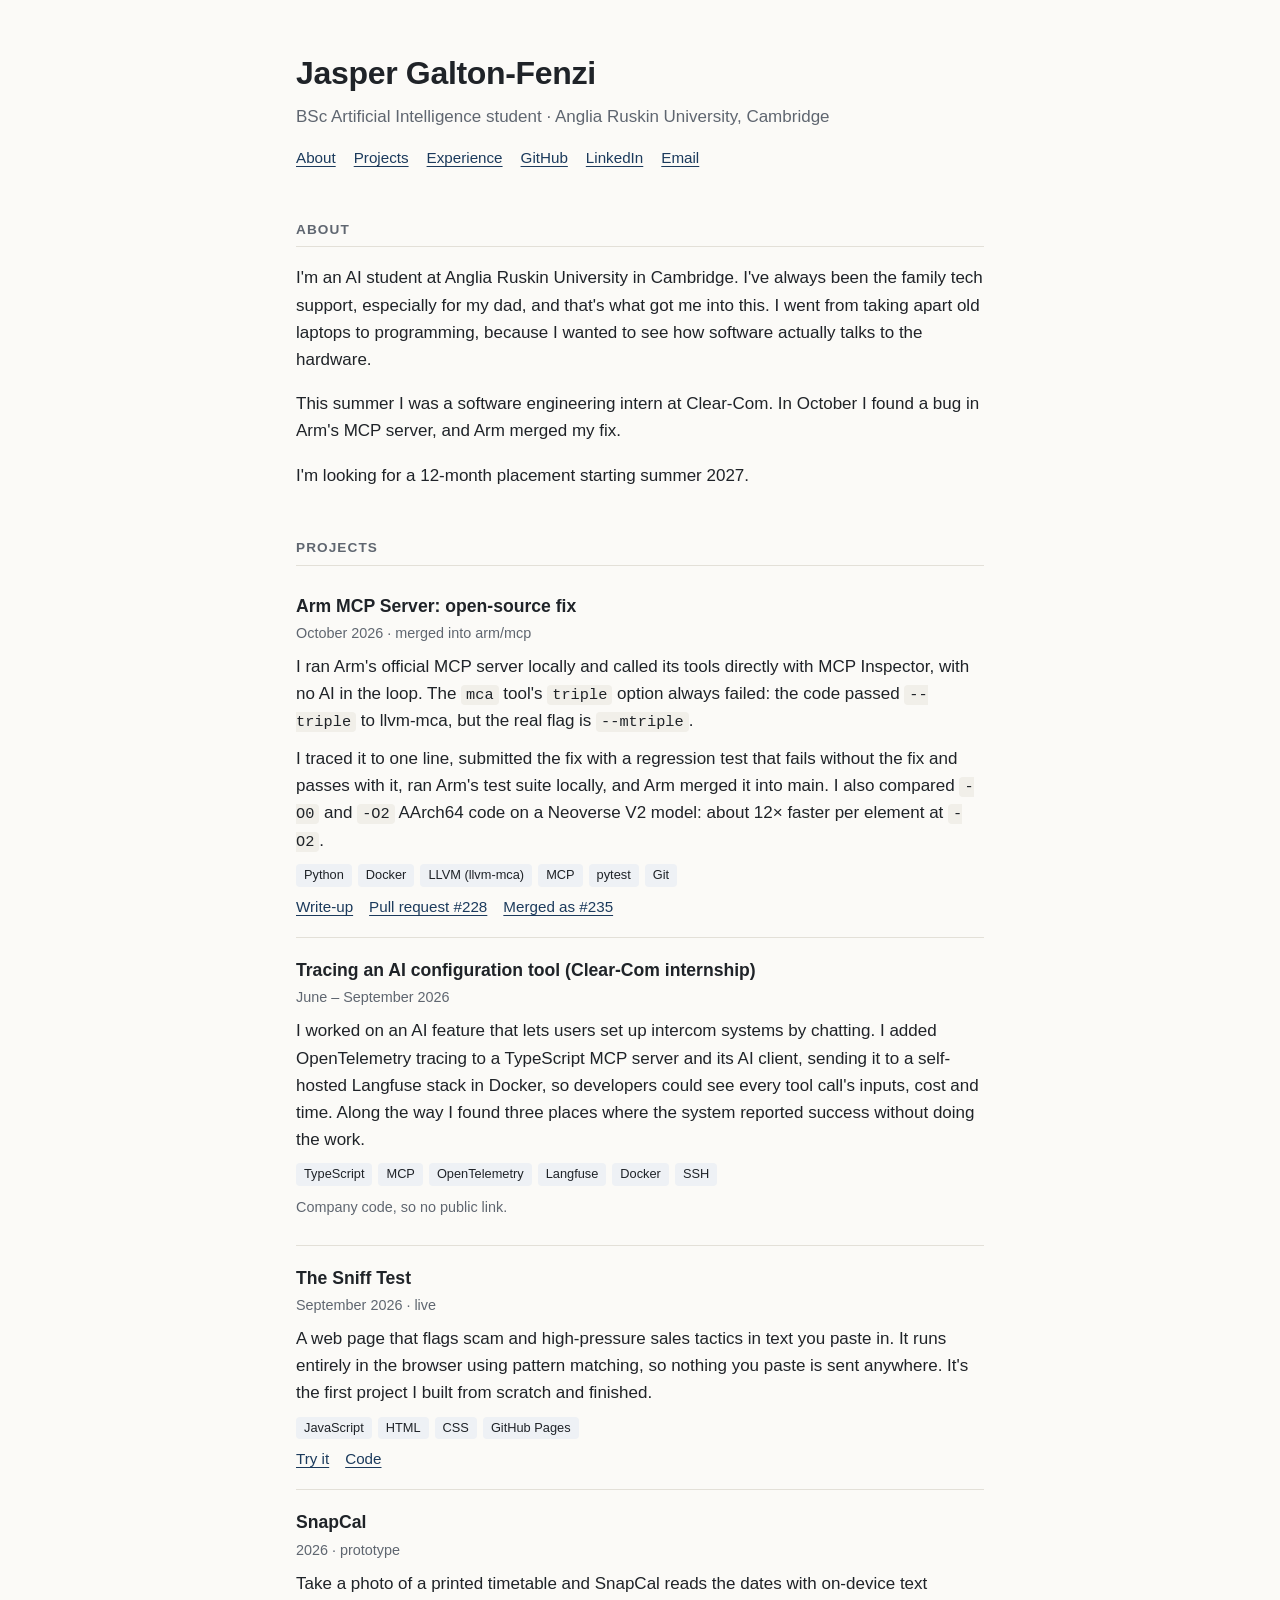
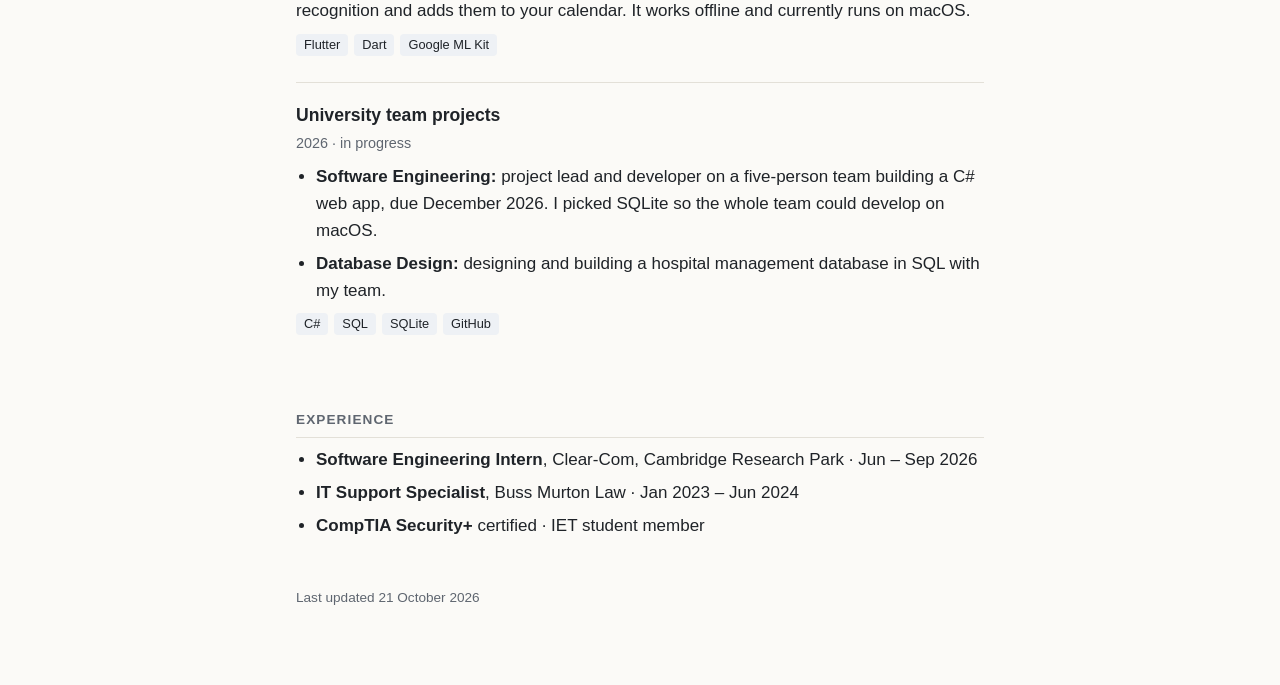
==== index.html @ 4e2789c7 "Add porfolio site" ====
<!doctype html>
<html lang="en">
<head>
<meta charset="utf-8">
<meta name="viewport" content="width=device-width, initial-scale=1">
<title>Jasper Galton-Fenzi</title>
<meta name="description" content="Jasper Galton-Fenzi: AI student at Anglia Ruskin University, Cambridge. Projects, open-source work and experience.">
<style>
  :root {
    --bg: #fbfaf7;
    --text: #1f2328;
    --muted: #5f6670;
    --line: #e3e0d8;
    --accent: #1b3a5c;
    --tag-bg: #eef1f5;
    --code-bg: #f1efe9;
  }
  @media (prefers-color-scheme: dark) {
    :root:not([data-theme="light"]) {
      --bg: #15181c;
      --text: #e6e8eb;
      --muted: #9aa3ad;
      --line: #2b3038;
      --accent: #8fb8e8;
      --tag-bg: #222831;
      --code-bg: #1f242b;
    }
  }
  * { box-sizing: border-box; }
  body {
    margin: 0;
    background: var(--bg);
    color: var(--text);
    font: 17px/1.6 -apple-system, BlinkMacSystemFont, "Segoe UI", Roboto, "Helvetica Neue", Arial, sans-serif;
  }
  .wrap { max-width: 720px; margin: 0 auto; padding: 48px 16px 64px; }
  header h1 { font-size: 2rem; margin: 0 0 4px; letter-spacing: -0.01em; }
  header p.sub { margin: 0 0 16px; color: var(--muted); }
  nav { display: flex; flex-wrap: wrap; gap: 6px 18px; font-size: 0.95rem; }
  a { color: var(--accent); text-underline-offset: 3px; }
  a:hover { text-decoration-thickness: 2px; }
  h2 {
    font-size: 0.85rem; text-transform: uppercase; letter-spacing: 0.08em;
    color: var(--muted); margin: 48px 0 8px; padding-bottom: 6px; border-bottom: 1px solid var(--line);
  }
  article { padding: 18px 0; border-bottom: 1px solid var(--line); }
  article:last-of-type { border-bottom: none; }
  article h3 { font-size: 1.1rem; margin: 0; }
  .meta { color: var(--muted); font-size: 0.9rem; margin: 2px 0 8px; }
  article p { margin: 0 0 10px; }
  .tags { display: flex; flex-wrap: wrap; gap: 6px; margin: 8px 0; padding: 0; list-style: none; }
  .tags li { background: var(--tag-bg); border-radius: 4px; padding: 1px 8px; font-size: 0.8rem; }
  .links { font-size: 0.95rem; display: flex; flex-wrap: wrap; gap: 4px 16px; }
  code { background: var(--code-bg); padding: 1px 5px; border-radius: 4px; font-size: 0.9em; }
  ul.plain { padding-left: 20px; margin: 0; }
  ul.plain li { margin-bottom: 6px; }
  footer { margin-top: 48px; color: var(--muted); font-size: 0.85rem; }
</style>
</head>
<body>
<div class="wrap">

<header>
  <h1>Jasper Galton-Fenzi</h1>
  <p class="sub">BSc Artificial Intelligence student · Anglia Ruskin University, Cambridge</p>
  <nav>
    <a href="#about">About</a>
    <a href="#projects">Projects</a>
    <a href="#experience">Experience</a>
    <a href="https://github.com/The-Jasper-Foundation">GitHub</a>
    <a href="https://www.linkedin.com/in/jasper-julian-g-227418b2">LinkedIn</a>
    <a href="mailto:galtonfenzijasper@gmail.com">Email</a>
  </nav>
</header>

<section id="about">
  <h2>About</h2>
  <p>I'm an AI student at Anglia Ruskin University in Cambridge. I've always been the family tech support, especially for my dad, and that's what got me into this. I went from taking apart old laptops to programming, because I wanted to see how software actually talks to the hardware.</p>
  <p>This summer I was a software engineering intern at Clear-Com. In October I found a bug in Arm's MCP server, and Arm merged my fix.</p>
  <p>I'm looking for a 12-month placement starting summer 2027.</p>
</section>

<section id="projects">
  <h2>Projects</h2>

  <article>
    <h3>Arm MCP Server: open-source fix</h3>
    <p class="meta">October 2026 · merged into arm/mcp</p>
    <p>I ran Arm's official MCP server locally and called its tools directly with MCP Inspector, with no AI in the loop. The <code>mca</code> tool's <code>triple</code> option always failed: the code passed <code>--triple</code> to llvm-mca, but the real flag is <code>--mtriple</code>.</p>
    <p>I traced it to one line, submitted the fix with a regression test that fails without the fix and passes with it, ran Arm's test suite locally, and Arm merged it into main. I also compared <code>-O0</code> and <code>-O2</code> AArch64 code on a Neoverse V2 model: about 12× faster per element at <code>-O2</code>.</p>
    <ul class="tags"><li>Python</li><li>Docker</li><li>LLVM (llvm-mca)</li><li>MCP</li><li>pytest</li><li>Git</li></ul>
    <div class="links">
      <a href="https://github.com/The-Jasper-Foundation/arm-mcp-lab">Write-up</a>
      <a href="https://github.com/arm/mcp/pull/228">Pull request #228</a>
      <a href="https://github.com/arm/mcp/pull/235">Merged as #235</a>
    </div>
  </article>

  <article>
    <h3>Tracing an AI configuration tool (Clear-Com internship)</h3>
    <p class="meta">June – September 2026</p>
    <p>I worked on an AI feature that lets users set up intercom systems by chatting. I added OpenTelemetry tracing to a TypeScript MCP server and its AI client, sending it to a self-hosted Langfuse stack in Docker, so developers could see every tool call's inputs, cost and time. Along the way I found three places where the system reported success without doing the work.</p>
    <ul class="tags"><li>TypeScript</li><li>MCP</li><li>OpenTelemetry</li><li>Langfuse</li><li>Docker</li><li>SSH</li></ul>
    <div class="links"><span class="meta">Company code, so no public link.</span></div>
  </article>

  <article>
    <h3>The Sniff Test</h3>
    <p class="meta">September 2026 · live</p>
    <p>A web page that flags scam and high-pressure sales tactics in text you paste in. It runs entirely in the browser using pattern matching, so nothing you paste is sent anywhere. It's the first project I built from scratch and finished.</p>
    <ul class="tags"><li>JavaScript</li><li>HTML</li><li>CSS</li><li>GitHub Pages</li></ul>
    <div class="links">
      <a href="https://the-jasper-foundation.github.io/Sniff-Test/">Try it</a>
      <a href="https://github.com/The-Jasper-Foundation/Sniff-Test">Code</a>
    </div>
  </article>

  <article>
    <h3>SnapCal</h3>
    <p class="meta">2026 · prototype</p>
    <p>Take a photo of a printed timetable and SnapCal reads the dates with on-device text recognition and adds them to your calendar. It works offline and currently runs on macOS.</p>
    <ul class="tags"><li>Flutter</li><li>Dart</li><li>Google ML Kit</li></ul>
  </article>

  <article>
    <h3>University team projects</h3>
    <p class="meta">2026 · in progress</p>
    <ul class="plain">
      <li><strong>Software Engineering:</strong> project lead and developer on a five-person team building a C# web app, due December 2026. I picked SQLite so the whole team could develop on macOS.</li>
      <li><strong>Database Design:</strong> designing and building a hospital management database in SQL with my team.</li>
    </ul>
    <ul class="tags"><li>C#</li><li>SQL</li><li>SQLite</li><li>GitHub</li></ul>
  </article>
</section>

<section id="experience">
  <h2>Experience</h2>
  <ul class="plain">
    <li><strong>Software Engineering Intern</strong>, Clear-Com, Cambridge Research Park · Jun – Sep 2026</li>
    <li><strong>IT Support Specialist</strong>, Buss Murton Law · Jan 2023 – Jun 2024</li>
    <li><strong>CompTIA Security+</strong> certified · IET student member</li>
  </ul>
</section>

<footer>
  <p>Last updated 21 October 2026</p>
</footer>

</div>
</body>
</html>
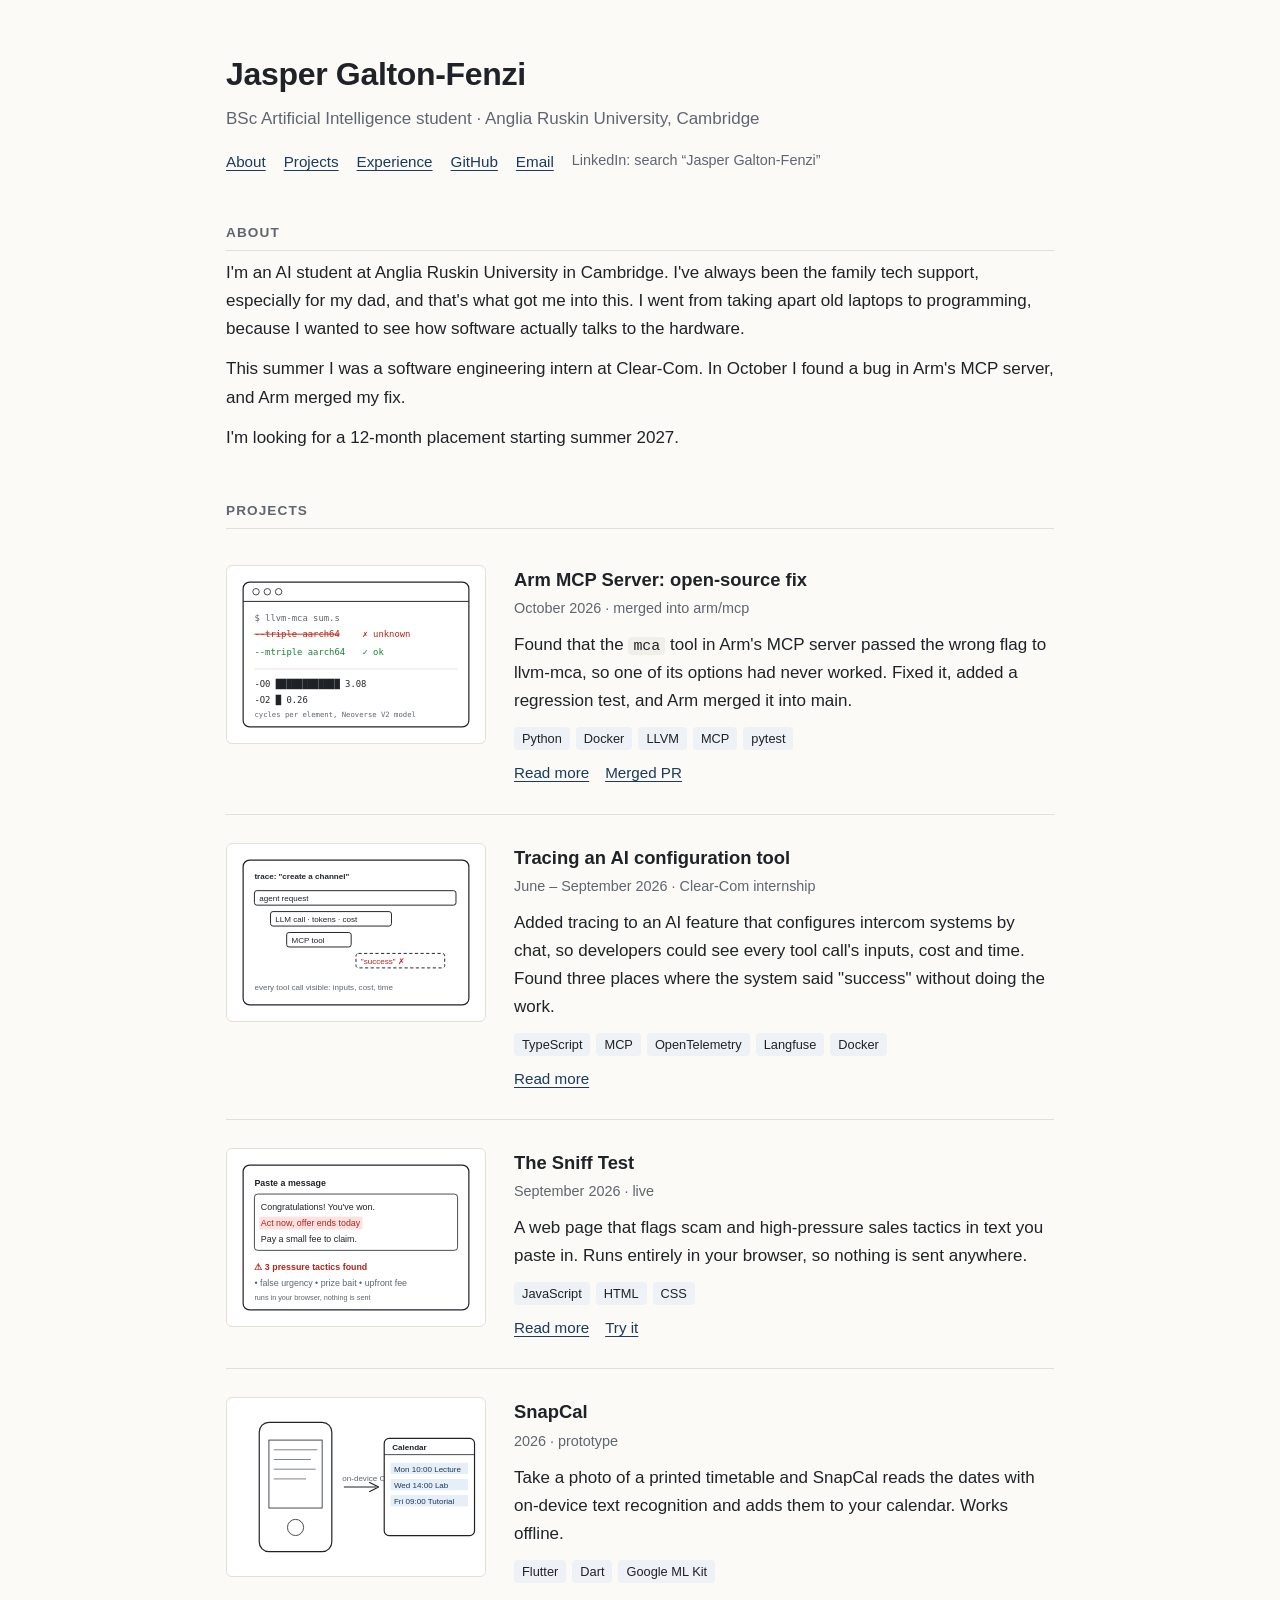
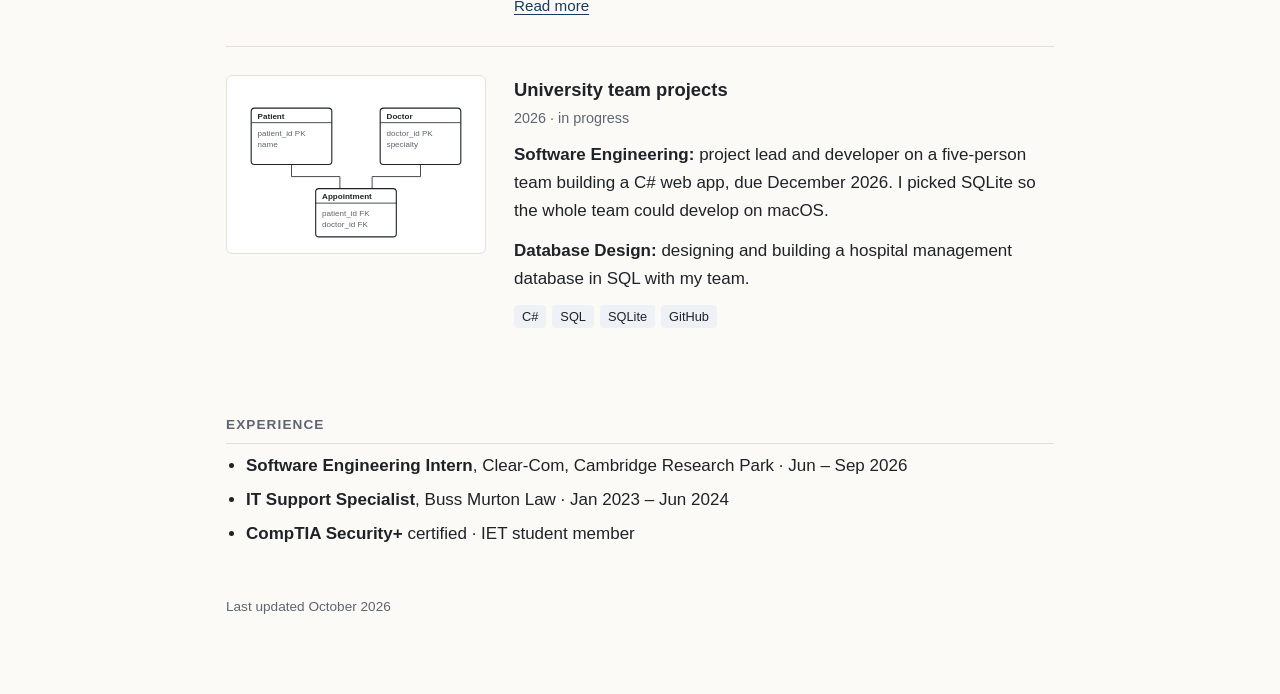
==== commit 46234478: "Multi-page portfolio with project pages" ====
--- a/index.html
+++ b/index.html
@@ -5,57 +5,7 @@
 <meta name="viewport" content="width=device-width, initial-scale=1">
 <title>Jasper Galton-Fenzi</title>
 <meta name="description" content="Jasper Galton-Fenzi: AI student at Anglia Ruskin University, Cambridge. Projects, open-source work and experience.">
-<style>
-  :root {
-    --bg: #fbfaf7;
-    --text: #1f2328;
-    --muted: #5f6670;
-    --line: #e3e0d8;
-    --accent: #1b3a5c;
-    --tag-bg: #eef1f5;
-    --code-bg: #f1efe9;
-  }
-  @media (prefers-color-scheme: dark) {
-    :root:not([data-theme="light"]) {
-      --bg: #15181c;
-      --text: #e6e8eb;
-      --muted: #9aa3ad;
-      --line: #2b3038;
-      --accent: #8fb8e8;
-      --tag-bg: #222831;
-      --code-bg: #1f242b;
-    }
-  }
-  * { box-sizing: border-box; }
-  body {
-    margin: 0;
-    background: var(--bg);
-    color: var(--text);
-    font: 17px/1.6 -apple-system, BlinkMacSystemFont, "Segoe UI", Roboto, "Helvetica Neue", Arial, sans-serif;
-  }
-  .wrap { max-width: 720px; margin: 0 auto; padding: 48px 16px 64px; }
-  header h1 { font-size: 2rem; margin: 0 0 4px; letter-spacing: -0.01em; }
-  header p.sub { margin: 0 0 16px; color: var(--muted); }
-  nav { display: flex; flex-wrap: wrap; gap: 6px 18px; font-size: 0.95rem; }
-  a { color: var(--accent); text-underline-offset: 3px; }
-  a:hover { text-decoration-thickness: 2px; }
-  h2 {
-    font-size: 0.85rem; text-transform: uppercase; letter-spacing: 0.08em;
-    color: var(--muted); margin: 48px 0 8px; padding-bottom: 6px; border-bottom: 1px solid var(--line);
-  }
-  article { padding: 18px 0; border-bottom: 1px solid var(--line); }
-  article:last-of-type { border-bottom: none; }
-  article h3 { font-size: 1.1rem; margin: 0; }
-  .meta { color: var(--muted); font-size: 0.9rem; margin: 2px 0 8px; }
-  article p { margin: 0 0 10px; }
-  .tags { display: flex; flex-wrap: wrap; gap: 6px; margin: 8px 0; padding: 0; list-style: none; }
-  .tags li { background: var(--tag-bg); border-radius: 4px; padding: 1px 8px; font-size: 0.8rem; }
-  .links { font-size: 0.95rem; display: flex; flex-wrap: wrap; gap: 4px 16px; }
-  code { background: var(--code-bg); padding: 1px 5px; border-radius: 4px; font-size: 0.9em; }
-  ul.plain { padding-left: 20px; margin: 0; }
-  ul.plain li { margin-bottom: 6px; }
-  footer { margin-top: 48px; color: var(--muted); font-size: 0.85rem; }
-</style>
+<link rel="stylesheet" href="assets/style.css">
 </head>
 <body>
 <div class="wrap">
@@ -68,8 +18,8 @@
     <a href="#projects">Projects</a>
     <a href="#experience">Experience</a>
     <a href="https://github.com/The-Jasper-Foundation">GitHub</a>
-    <a href="https://www.linkedin.com/in/jasper-julian-g-227418b2">LinkedIn</a>
     <a href="mailto:galtonfenzijasper@gmail.com">Email</a>
+    <span class="meta" style="margin:0">LinkedIn: search “Jasper Galton-Fenzi”</span>
   </nav>
 </header>
 
@@ -83,54 +33,66 @@
 <section id="projects">
   <h2>Projects</h2>
 
-  <article>
-    <h3>Arm MCP Server: open-source fix</h3>
-    <p class="meta">October 2026 · merged into arm/mcp</p>
-    <p>I ran Arm's official MCP server locally and called its tools directly with MCP Inspector, with no AI in the loop. The <code>mca</code> tool's <code>triple</code> option always failed: the code passed <code>--triple</code> to llvm-mca, but the real flag is <code>--mtriple</code>.</p>
-    <p>I traced it to one line, submitted the fix with a regression test that fails without the fix and passes with it, ran Arm's test suite locally, and Arm merged it into main. I also compared <code>-O0</code> and <code>-O2</code> AArch64 code on a Neoverse V2 model: about 12× faster per element at <code>-O2</code>.</p>
-    <ul class="tags"><li>Python</li><li>Docker</li><li>LLVM (llvm-mca)</li><li>MCP</li><li>pytest</li><li>Git</li></ul>
-    <div class="links">
-      <a href="https://github.com/The-Jasper-Foundation/arm-mcp-lab">Write-up</a>
-      <a href="https://github.com/arm/mcp/pull/228">Pull request #228</a>
-      <a href="https://github.com/arm/mcp/pull/235">Merged as #235</a>
+  <div class="project">
+    <a href="projects/arm-mcp.html"><img src="assets/img/arm-mcp.svg" alt="Terminal showing --triple failing and --mtriple working"></a>
+    <div>
+      <h3><a href="projects/arm-mcp.html">Arm MCP Server: open-source fix</a></h3>
+      <p class="meta">October 2026 · merged into arm/mcp</p>
+      <p>Found that the <code>mca</code> tool in Arm's MCP server passed the wrong flag to llvm-mca, so one of its options had never worked. Fixed it, added a regression test, and Arm merged it into main.</p>
+      <ul class="tags"><li>Python</li><li>Docker</li><li>LLVM</li><li>MCP</li><li>pytest</li></ul>
+      <div class="links">
+        <a href="projects/arm-mcp.html">Read more</a>
+        <a href="https://github.com/arm/mcp/pull/235" target="_blank" rel="noopener">Merged PR</a>
+      </div>
     </div>
-  </article>
+  </div>
 
-  <article>
-    <h3>Tracing an AI configuration tool (Clear-Com internship)</h3>
-    <p class="meta">June – September 2026</p>
-    <p>I worked on an AI feature that lets users set up intercom systems by chatting. I added OpenTelemetry tracing to a TypeScript MCP server and its AI client, sending it to a self-hosted Langfuse stack in Docker, so developers could see every tool call's inputs, cost and time. Along the way I found three places where the system reported success without doing the work.</p>
-    <ul class="tags"><li>TypeScript</li><li>MCP</li><li>OpenTelemetry</li><li>Langfuse</li><li>Docker</li><li>SSH</li></ul>
-    <div class="links"><span class="meta">Company code, so no public link.</span></div>
-  </article>
+  <div class="project">
+    <a href="projects/clearcom-tracing.html"><img src="assets/img/clearcom.svg" alt="Trace timeline of an AI agent's tool calls"></a>
+    <div>
+      <h3><a href="projects/clearcom-tracing.html">Tracing an AI configuration tool</a></h3>
+      <p class="meta">June – September 2026 · Clear-Com internship</p>
+      <p>Added tracing to an AI feature that configures intercom systems by chat, so developers could see every tool call's inputs, cost and time. Found three places where the system said "success" without doing the work.</p>
+      <ul class="tags"><li>TypeScript</li><li>MCP</li><li>OpenTelemetry</li><li>Langfuse</li><li>Docker</li></ul>
+      <div class="links"><a href="projects/clearcom-tracing.html">Read more</a></div>
+    </div>
+  </div>
 
-  <article>
-    <h3>The Sniff Test</h3>
-    <p class="meta">September 2026 · live</p>
-    <p>A web page that flags scam and high-pressure sales tactics in text you paste in. It runs entirely in the browser using pattern matching, so nothing you paste is sent anywhere. It's the first project I built from scratch and finished.</p>
-    <ul class="tags"><li>JavaScript</li><li>HTML</li><li>CSS</li><li>GitHub Pages</li></ul>
-    <div class="links">
-      <a href="https://the-jasper-foundation.github.io/Sniff-Test/">Try it</a>
-      <a href="https://github.com/The-Jasper-Foundation/Sniff-Test">Code</a>
+  <div class="project">
+    <a href="projects/sniff-test.html"><img src="assets/img/sniff-test.svg" alt="Pasted message with a pressure tactic highlighted"></a>
+    <div>
+      <h3><a href="projects/sniff-test.html">The Sniff Test</a></h3>
+      <p class="meta">September 2026 · live</p>
+      <p>A web page that flags scam and high-pressure sales tactics in text you paste in. Runs entirely in your browser, so nothing is sent anywhere.</p>
+      <ul class="tags"><li>JavaScript</li><li>HTML</li><li>CSS</li></ul>
+      <div class="links">
+        <a href="projects/sniff-test.html">Read more</a>
+        <a href="https://the-jasper-foundation.github.io/Sniff-Test/" target="_blank" rel="noopener">Try it</a>
+      </div>
     </div>
-  </article>
+  </div>
 
-  <article>
-    <h3>SnapCal</h3>
-    <p class="meta">2026 · prototype</p>
-    <p>Take a photo of a printed timetable and SnapCal reads the dates with on-device text recognition and adds them to your calendar. It works offline and currently runs on macOS.</p>
-    <ul class="tags"><li>Flutter</li><li>Dart</li><li>Google ML Kit</li></ul>
-  </article>
+  <div class="project">
+    <a href="projects/snapcal.html"><img src="assets/img/snapcal.svg" alt="Photo of a timetable turned into calendar events"></a>
+    <div>
+      <h3><a href="projects/snapcal.html">SnapCal</a></h3>
+      <p class="meta">2026 · prototype</p>
+      <p>Take a photo of a printed timetable and SnapCal reads the dates with on-device text recognition and adds them to your calendar. Works offline.</p>
+      <ul class="tags"><li>Flutter</li><li>Dart</li><li>Google ML Kit</li></ul>
+      <div class="links"><a href="projects/snapcal.html">Read more</a></div>
+    </div>
+  </div>
 
-  <article>
-    <h3>University team projects</h3>
-    <p class="meta">2026 · in progress</p>
-    <ul class="plain">
-      <li><strong>Software Engineering:</strong> project lead and developer on a five-person team building a C# web app, due December 2026. I picked SQLite so the whole team could develop on macOS.</li>
-      <li><strong>Database Design:</strong> designing and building a hospital management database in SQL with my team.</li>
-    </ul>
-    <ul class="tags"><li>C#</li><li>SQL</li><li>SQLite</li><li>GitHub</li></ul>
-  </article>
+  <div class="project">
+    <img src="assets/img/uni.svg" alt="Database tables linked together">
+    <div>
+      <h3>University team projects</h3>
+      <p class="meta">2026 · in progress</p>
+      <p><strong>Software Engineering:</strong> project lead and developer on a five-person team building a C# web app, due December 2026. I picked SQLite so the whole team could develop on macOS.</p>
+      <p><strong>Database Design:</strong> designing and building a hospital management database in SQL with my team.</p>
+      <ul class="tags"><li>C#</li><li>SQL</li><li>SQLite</li><li>GitHub</li></ul>
+    </div>
+  </div>
 </section>
 
 <section id="experience">
@@ -142,9 +104,7 @@
   </ul>
 </section>
 
-<footer>
-  <p>Last updated 21 October 2026</p>
-</footer>
+<footer><p>Last updated October 2026</p></footer>
 
 </div>
 </body>
--- a/assets/style.css
+++ b/assets/style.css
@@ -0,0 +1,81 @@
+:root {
+  --bg: #fbfaf7;
+  --text: #1f2328;
+  --muted: #5f6670;
+  --line: #e3e0d8;
+  --accent: #1b3a5c;
+  --tag-bg: #eef1f5;
+  --code-bg: #f1efe9;
+  --img-bg: #ffffff;
+}
+@media (prefers-color-scheme: dark) {
+  :root:not([data-theme="light"]) {
+    --bg: #15181c;
+    --text: #e6e8eb;
+    --muted: #9aa3ad;
+    --line: #2b3038;
+    --accent: #8fb8e8;
+    --tag-bg: #222831;
+    --code-bg: #1f242b;
+    --img-bg: #f4f2ec;
+  }
+}
+* { box-sizing: border-box; }
+body {
+  margin: 0;
+  background: var(--bg);
+  color: var(--text);
+  font: 17px/1.65 -apple-system, BlinkMacSystemFont, "Segoe UI", Roboto, "Helvetica Neue", Arial, sans-serif;
+}
+.wrap { max-width: 860px; margin: 0 auto; padding: 48px 16px 64px; }
+.narrow { max-width: 720px; }
+header h1 { font-size: 2rem; margin: 0 0 4px; letter-spacing: -0.01em; }
+header h1 a { color: inherit; text-decoration: none; }
+header p.sub { margin: 0 0 16px; color: var(--muted); }
+nav { display: flex; flex-wrap: wrap; gap: 6px 18px; font-size: 0.95rem; }
+a { color: var(--accent); text-underline-offset: 3px; }
+a:hover { text-decoration-thickness: 2px; }
+h2 {
+  font-size: 0.85rem; text-transform: uppercase; letter-spacing: 0.08em;
+  color: var(--muted); margin: 48px 0 8px; padding-bottom: 6px; border-bottom: 1px solid var(--line);
+}
+h3 { font-size: 1.15rem; margin: 0 0 2px; }
+p { margin: 0 0 12px; }
+code { background: var(--code-bg); padding: 1px 5px; border-radius: 4px; font-size: 0.88em; }
+pre { background: var(--code-bg); padding: 12px 14px; border-radius: 6px; overflow-x: auto; font-size: 0.85rem; line-height: 1.5; }
+pre code { background: none; padding: 0; }
+.meta { color: var(--muted); font-size: 0.9rem; margin: 0 0 10px; }
+.tags { display: flex; flex-wrap: wrap; gap: 6px; margin: 8px 0 10px; padding: 0; list-style: none; }
+.tags li { background: var(--tag-bg); border-radius: 4px; padding: 1px 8px; font-size: 0.8rem; }
+.links { font-size: 0.95rem; display: flex; flex-wrap: wrap; gap: 4px 16px; }
+
+/* Project list: picture on the left, text on the right */
+.project {
+  display: grid;
+  grid-template-columns: 260px 1fr;
+  gap: 28px;
+  align-items: start;
+  padding: 28px 0;
+  border-bottom: 1px solid var(--line);
+}
+.project:last-of-type { border-bottom: none; }
+.project img, .hero img {
+  width: 100%; height: auto; display: block;
+  background: var(--img-bg); border: 1px solid var(--line); border-radius: 6px;
+}
+.project h3 a { color: inherit; text-decoration: none; }
+.project h3 a:hover { text-decoration: underline; }
+@media (max-width: 640px) {
+  .project { grid-template-columns: 1fr; gap: 14px; }
+  .project img { max-width: 320px; }
+}
+
+/* Project detail pages */
+.back { font-size: 0.95rem; display: inline-block; margin-bottom: 24px; }
+.hero { margin: 20px 0 8px; }
+table { border-collapse: collapse; width: 100%; font-size: 0.92rem; margin: 8px 0 16px; }
+th, td { border-bottom: 1px solid var(--line); padding: 6px 8px; text-align: left; vertical-align: top; }
+th { color: var(--muted); font-weight: 600; }
+ul.plain { padding-left: 20px; margin: 0 0 12px; }
+ul.plain li { margin-bottom: 6px; }
+footer { margin-top: 48px; color: var(--muted); font-size: 0.85rem; }
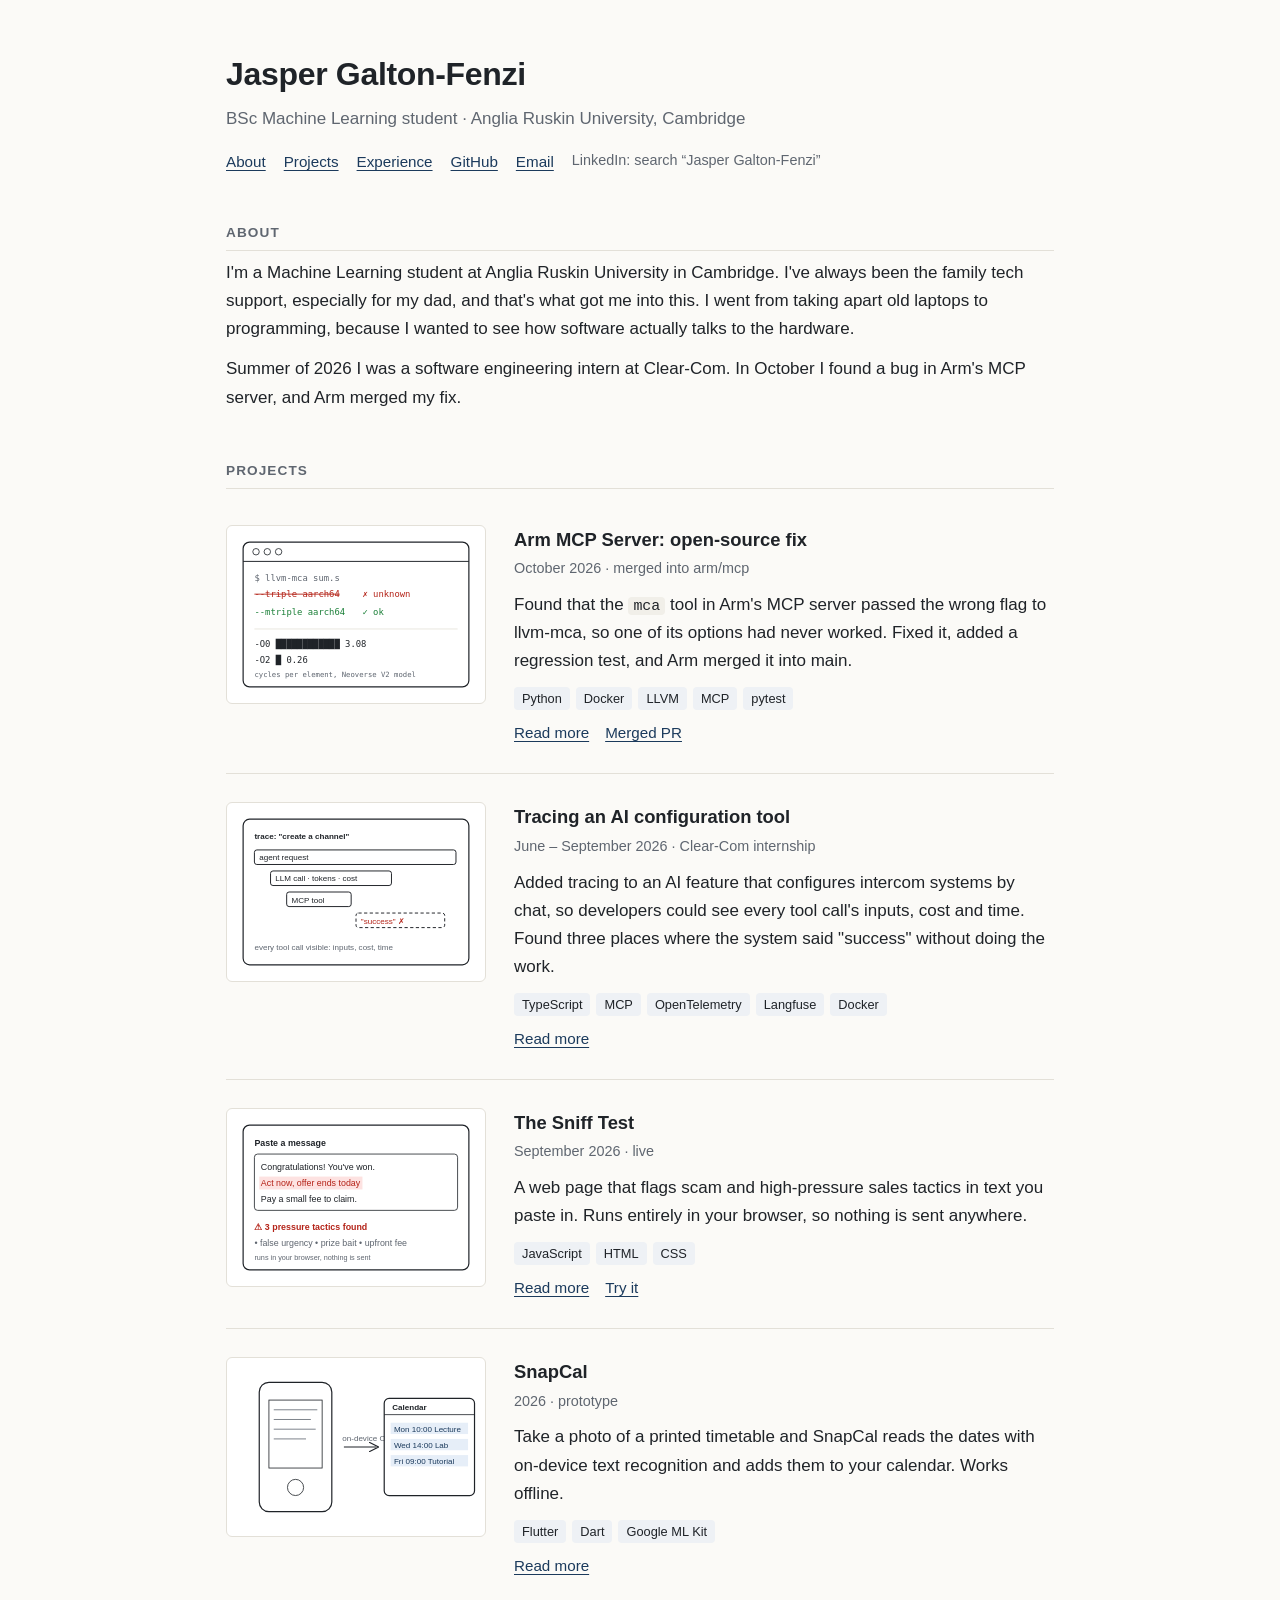
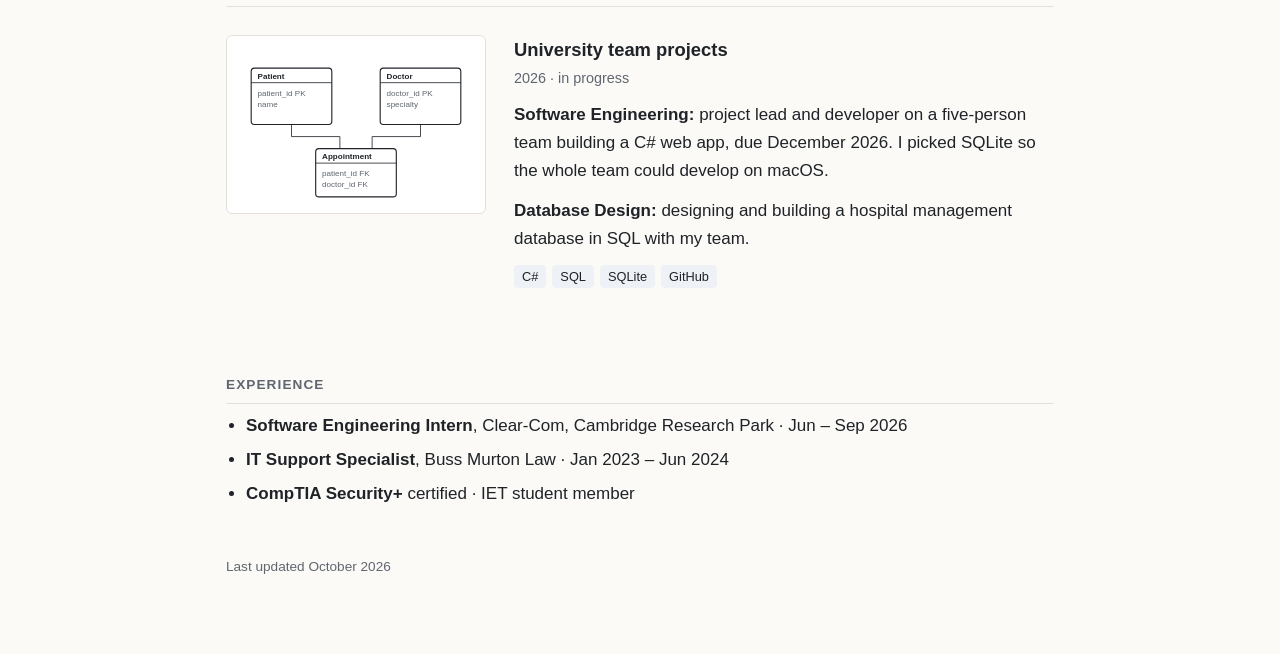
==== commit e22b1c9b: "Update site text" ====
--- a/index.html
+++ b/index.html
@@ -12,7 +12,7 @@
 
 <header>
   <h1>Jasper Galton-Fenzi</h1>
-  <p class="sub">BSc Artificial Intelligence student · Anglia Ruskin University, Cambridge</p>
+  <p class="sub">BSc Machine Learning student · Anglia Ruskin University, Cambridge</p>
   <nav>
     <a href="#about">About</a>
     <a href="#projects">Projects</a>
@@ -25,9 +25,9 @@
 
 <section id="about">
   <h2>About</h2>
-  <p>I'm an AI student at Anglia Ruskin University in Cambridge. I've always been the family tech support, especially for my dad, and that's what got me into this. I went from taking apart old laptops to programming, because I wanted to see how software actually talks to the hardware.</p>
-  <p>This summer I was a software engineering intern at Clear-Com. In October I found a bug in Arm's MCP server, and Arm merged my fix.</p>
-  <p>I'm looking for a 12-month placement starting summer 2027.</p>
+  <p>I'm a Machine Learning student at Anglia Ruskin University in Cambridge. I've always been the family tech support, especially for my dad, and that's what got me into this. I went from taking apart old laptops to programming, because I wanted to see how software actually talks to the hardware.</p>
+  <p>Summer of 2026 I was a software engineering intern at Clear-Com. In October I found a bug in Arm's MCP server, and Arm merged my fix.</p>
+
 </section>
 
 <section id="projects">
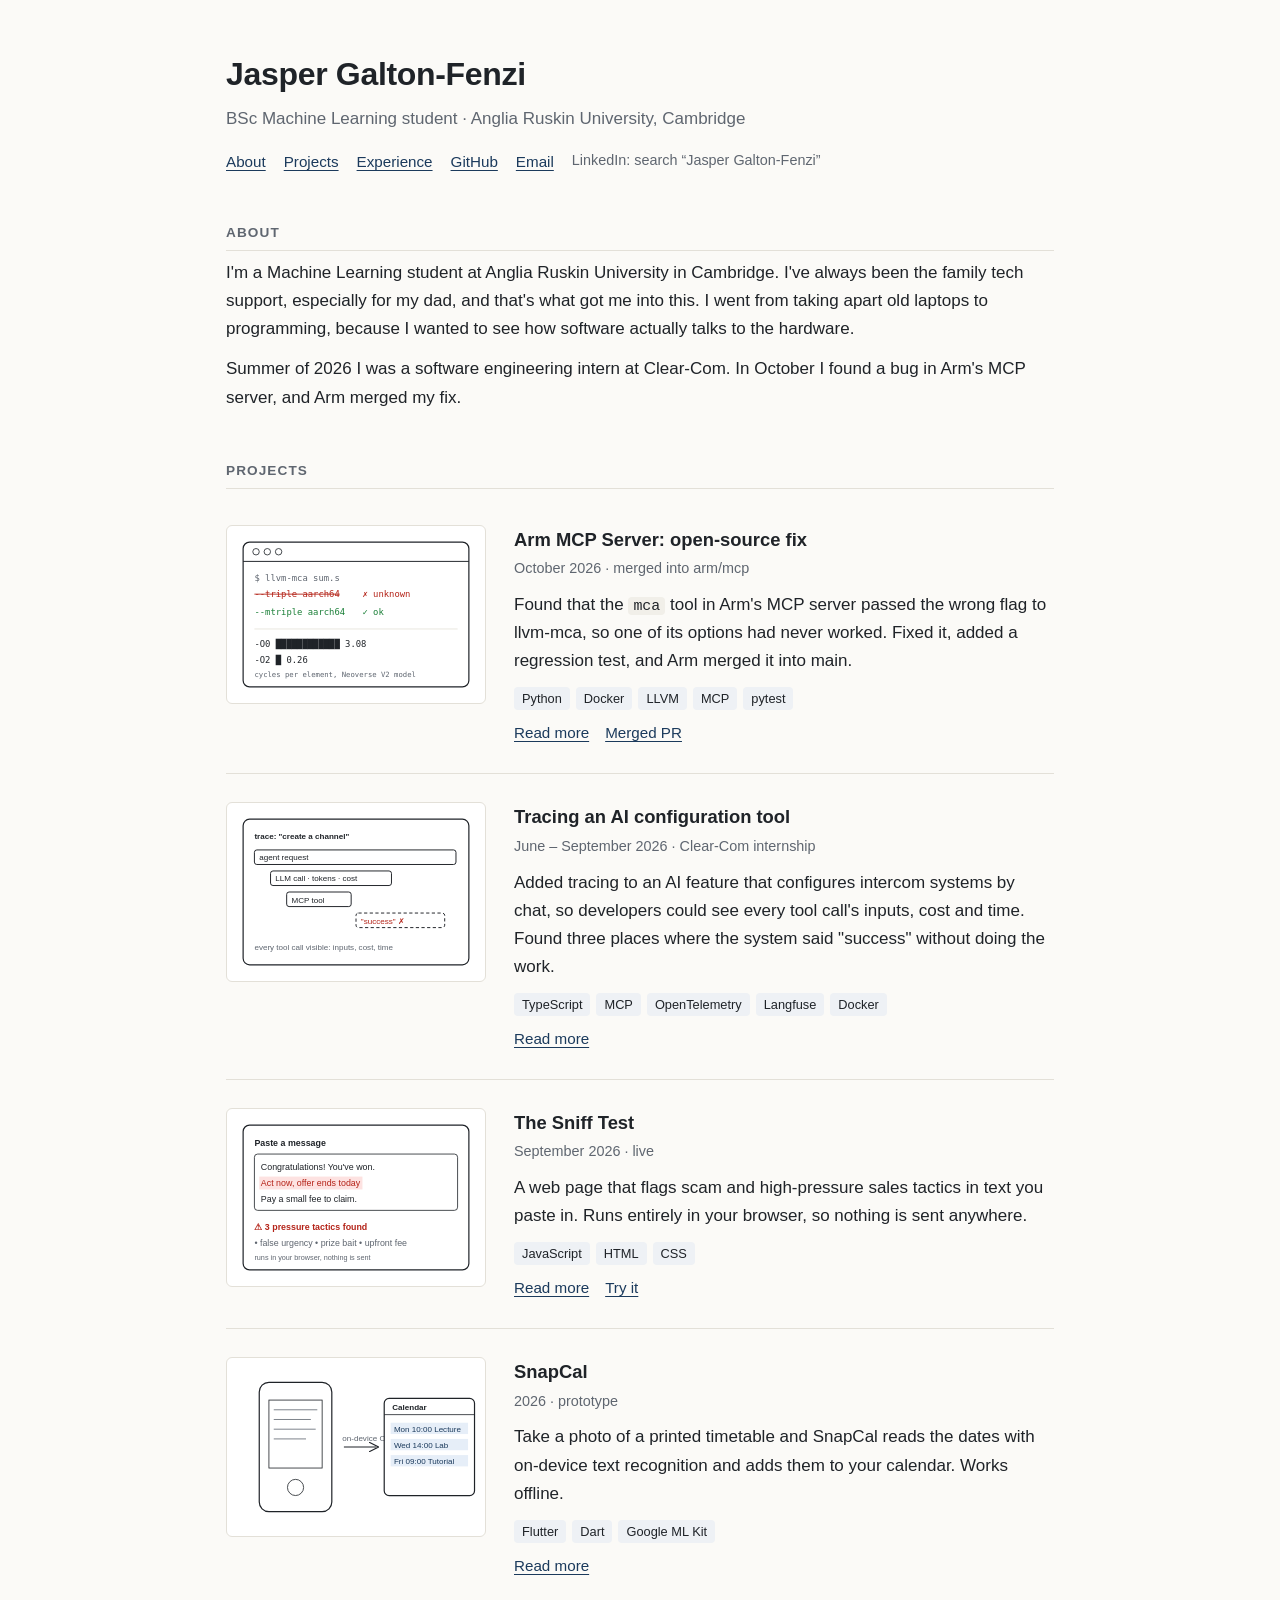
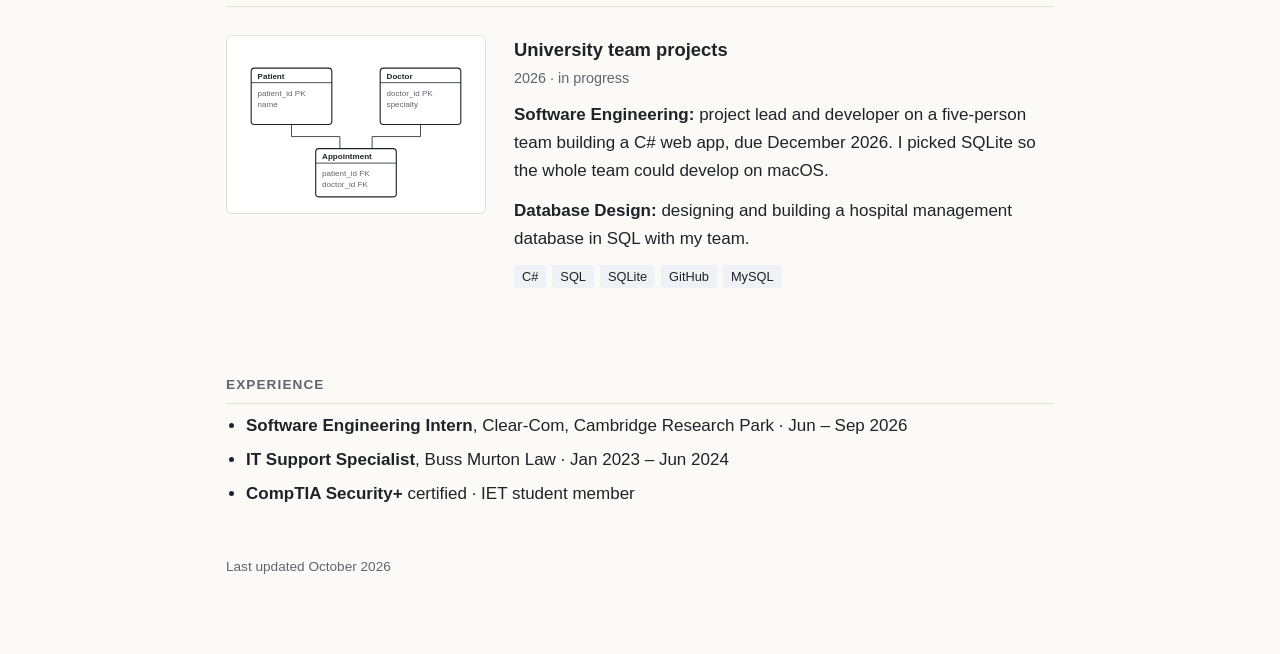
==== commit b94eee6b: "added my first generated database" ====
--- a/index.html
+++ b/index.html
@@ -90,7 +90,7 @@
       <p class="meta">2026 · in progress</p>
       <p><strong>Software Engineering:</strong> project lead and developer on a five-person team building a C# web app, due December 2026. I picked SQLite so the whole team could develop on macOS.</p>
       <p><strong>Database Design:</strong> designing and building a hospital management database in SQL with my team.</p>
-      <ul class="tags"><li>C#</li><li>SQL</li><li>SQLite</li><li>GitHub</li></ul>
+      <ul class="tags"><li>C#</li><li>SQL</li><li>SQLite</li><li>GitHub</li><li>MySQL</li></ul>
     </div>
   </div>
 </section>
